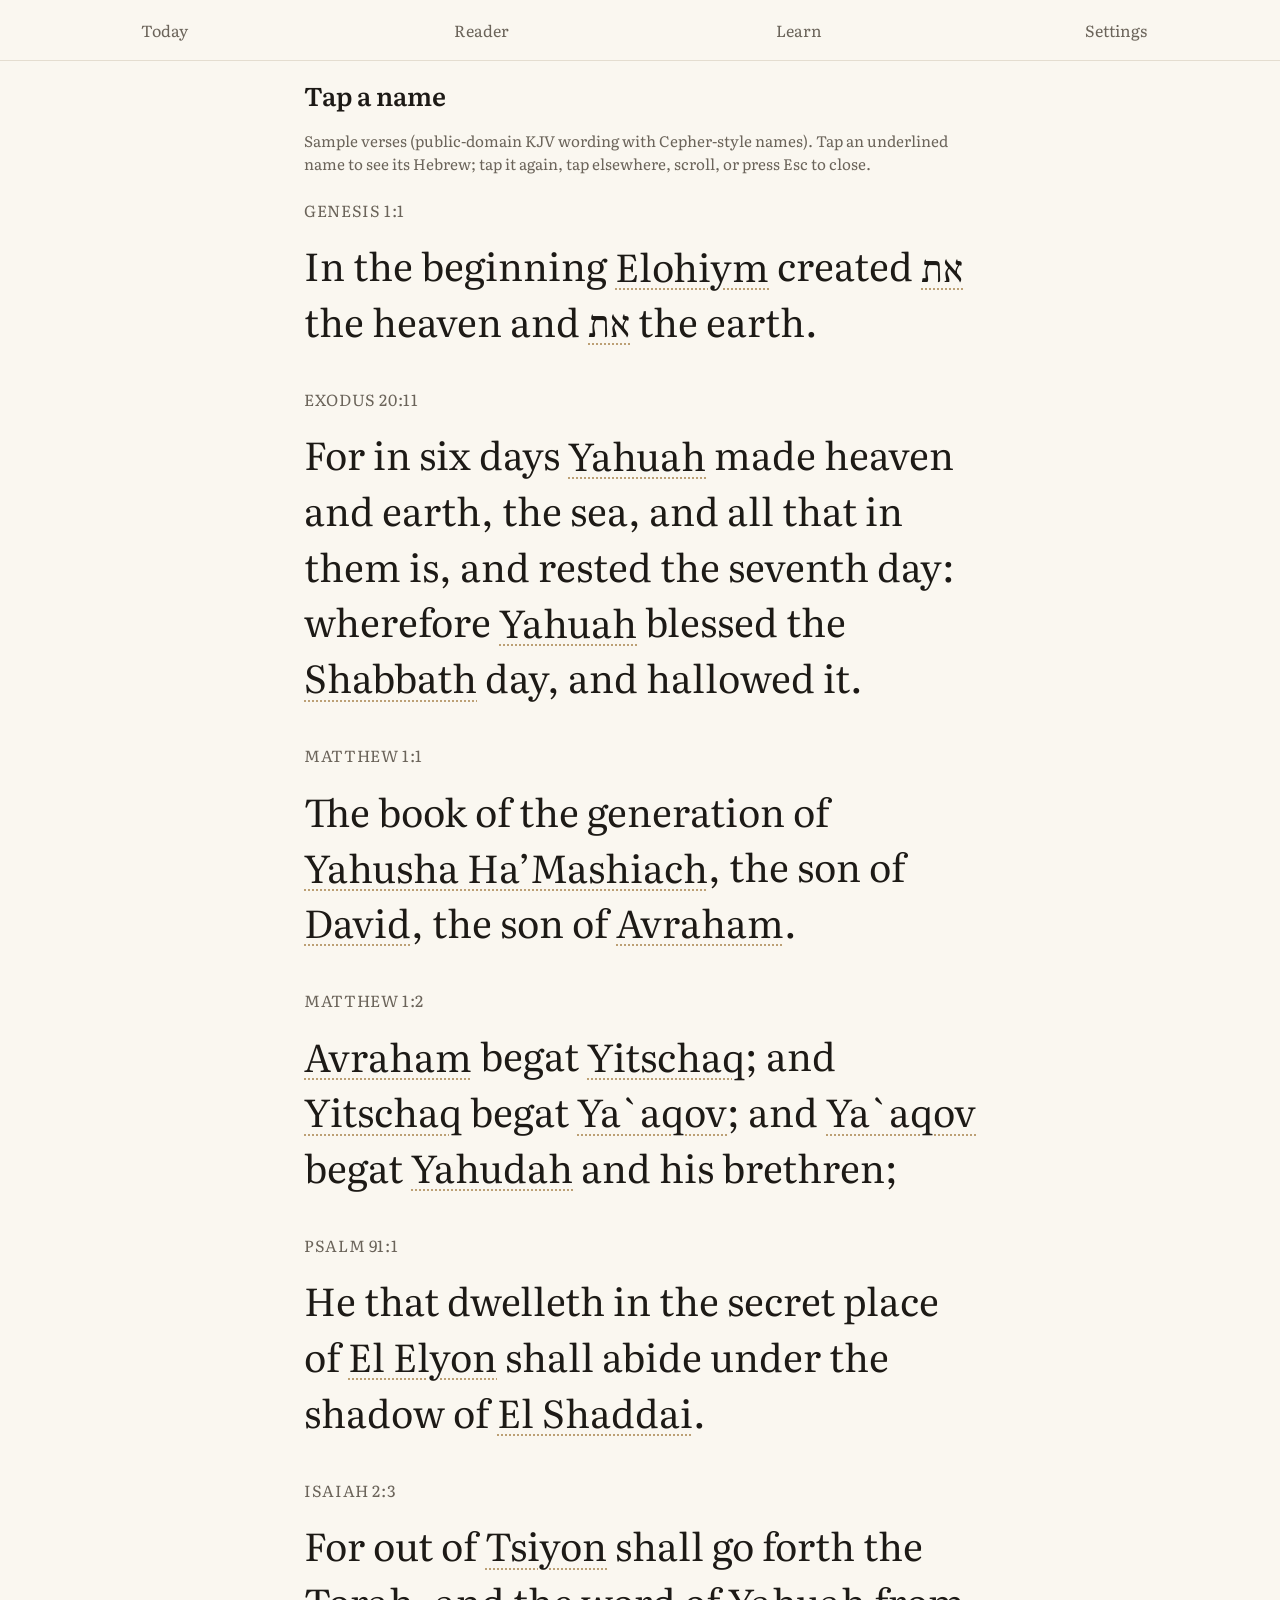
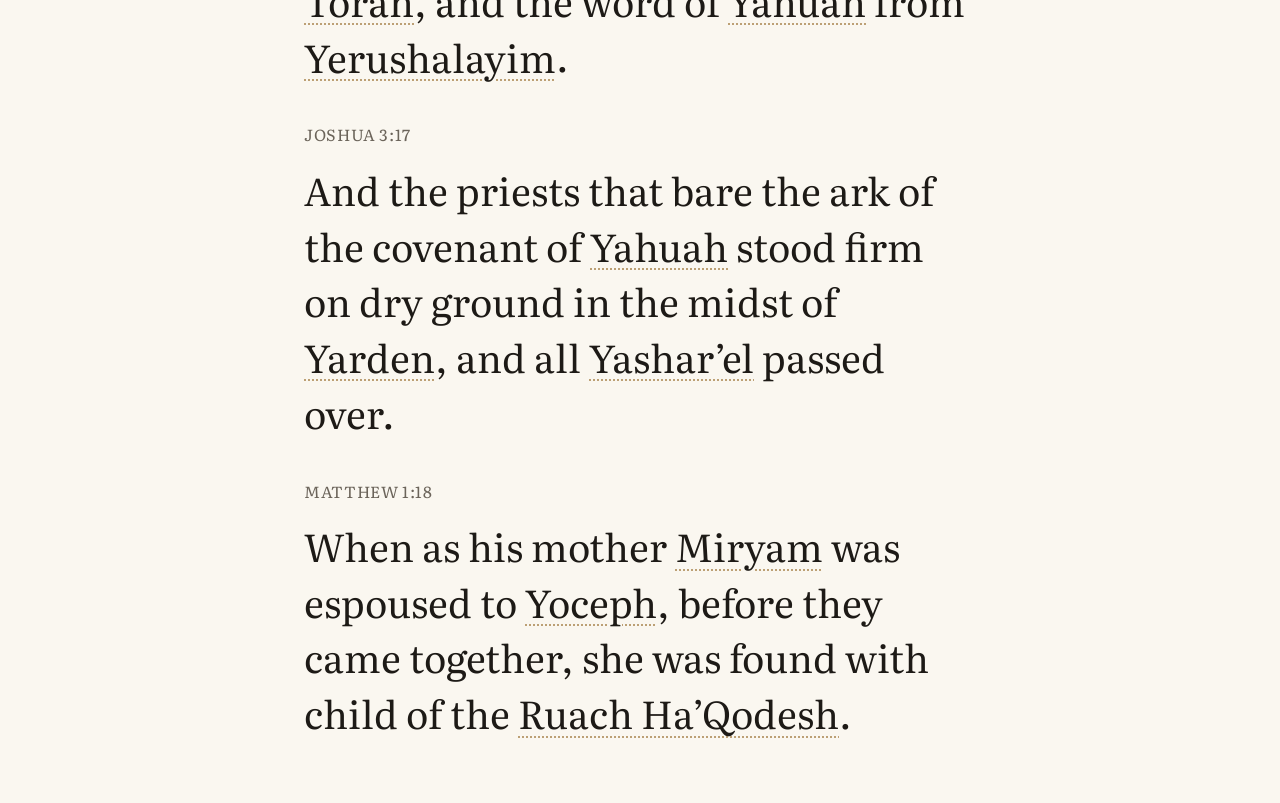
==== demo.html @ 6926cf75 "Initial GitHub Pages build" ====
<!doctype html>
<html lang="en">
<head>
<meta charset="utf-8">
<meta name="viewport" content="width=device-width, initial-scale=1, viewport-fit=cover">
<meta name="color-scheme" content="light dark">
<title>Hebrew reveal — demo</title>
<link rel="stylesheet" href="css/app.css">
</head>
<body>
<main>
<h1>Tap a name</h1>
<p class="note">Sample verses (public-domain KJV wording with Cepher-style names). Tap an underlined name to see its Hebrew; tap it again, tap elsewhere, scroll, or press Esc to close.</p>
<div id="samples"></div>
</main>
<script src="js/hebrew-reveal.js"></script>
<script src="js/hebrew-speech.js"></script>
<script src="js/learn.js"></script>
<script src="js/bible-data.js"></script>
<script src="js/app-shell.js"></script>
<script>
var SAMPLES = [
  ['Genesis 1:1', 'In the beginning Elohiym created את the heaven and את the earth.'],
  ['Exodus 20:11', 'For in six days Yahuah made heaven and earth, the sea, and all that in them is, and rested the seventh day: wherefore Yahuah blessed the Shabbath day, and hallowed it.'],
  ['Matthew 1:1', 'The book of the generation of Yahusha Ha\u2019Mashiach, the son of David, the son of Avraham.'],
  ['Matthew 1:2', 'Avraham begat Yitschaq; and Yitschaq begat Ya`aqov; and Ya`aqov begat Yahudah and his brethren;'],
  ['Psalm 91:1', 'He that dwelleth in the secret place of El Elyon shall abide under the shadow of El Shaddai.'],
  ['Isaiah 2:3', 'For out of Tsiyon shall go forth the Torah, and the word of Yahuah from Yerushalayim.'],
  ['Joshua 3:17', 'And the priests that bare the ark of the covenant of Yahuah stood firm on dry ground in the midst of Yarden, and all Yashar\u2019el passed over.'],
  ['Matthew 1:18', 'When as his mother Miryam was espoused to Yoceph, before they came together, she was found with child of the Ruach Ha\u2019Qodesh.']
];
AppShell.init({ page: 'demo', nav: true }).then(function (ctx) {
  var root = document.getElementById('samples');
  SAMPLES.forEach(function (s) {
    var r = document.createElement('p'); r.className = 'ref'; r.textContent = s[0];
    var v = document.createElement('p'); v.className = 'verse';
    ctx.render(v, s[1], { ref: s[0], raw: true });
    root.appendChild(r); root.appendChild(v);
  });
});
</script>
</body>
</html>
---- css/app.css ----
/* Fonts: SIL OFL 1.1 (see fonts/OFL.txt). Bundled locally — no network needed. */
@font-face { font-family: 'Literata'; src: url('../fonts/Literata-opsz-wght.ttf') format('truetype'); font-weight: 200 900; font-style: normal; font-display: swap; }
@font-face { font-family: 'Frank Ruhl Libre'; src: url('../fonts/FrankRuhlLibre-wght.ttf') format('truetype'); font-weight: 300 900; font-style: normal; font-display: swap; }

:root {
  --bg: #faf7f0; --fg: #1d1a16; --muted: #6b645a; --accent: #8a5a12; --card: #ffffff; --line: #e4ddd0;
  --name-underline: rgba(138, 90, 18, .55); --bubble-bg: #2a241c; --bubble-fg: #fdf8ee; --ok: #1f7a3a; --bad: #a3271f;
  --verse-size: clamp(1.6rem, 6.4vw, 2.4rem);
  --font-text: 'Literata', 'Frank Ruhl Libre', Georgia, serif;
  --font-hebrew: 'Frank Ruhl Libre', 'Noto Serif Hebrew', 'Times New Roman', serif;
  color-scheme: light dark;
}
@media (prefers-color-scheme: dark) {
  :root { --bg: #14120f; --fg: #eee6d8; --muted: #a89f90; --accent: #e2b866; --card: #1e1b17; --line: #3a342c;
    --name-underline: rgba(226, 184, 102, .6); --bubble-bg: #f6eedd; --bubble-fg: #1d1a16; --ok: #5fcf7f; --bad: #ff8a80; }
}
* { box-sizing: border-box; }
html { -webkit-text-size-adjust: 100%; }
body { margin: 0; background: var(--bg); color: var(--fg); font-family: var(--font-text); line-height: 1.5;
  padding: 0 max(16px, env(safe-area-inset-right)) calc(24px + env(safe-area-inset-bottom)) max(16px, env(safe-area-inset-left)); }
main { max-width: 42rem; margin: 0 auto; }
h1, h2 { font-weight: 600; } h1 { font-size: 1.6rem; margin: .6em 0 .3em; }

.app-nav { position: sticky; top: 0; z-index: 5; display: flex; gap: 4px; justify-content: space-around;
  background: var(--bg); border-bottom: 1px solid var(--line); margin: 0 -16px 8px; padding: calc(6px + env(safe-area-inset-top)) 8px 6px; }
.app-nav a { flex: 1; text-align: center; padding: 12px 4px; min-height: 44px; color: var(--muted); text-decoration: none; font-size: 1rem; border-radius: 10px; }
.app-nav a[aria-current="page"] { color: var(--accent); font-weight: 700; background: color-mix(in srgb, var(--accent) 12%, transparent); }

.verse { font-size: var(--verse-size); line-height: 1.45; margin: .4em 0 1em; }
.ref { color: var(--muted); font-size: 1rem; letter-spacing: .04em; text-transform: uppercase; margin: 1.4em 0 0; }

/* Tappable names: no 300 ms delay (touch-action), big hit area via padding without shifting layout. */
.hr-name { cursor: pointer; touch-action: manipulation; -webkit-tap-highlight-color: transparent;
  text-decoration: underline dotted var(--name-underline); text-underline-offset: .18em; text-decoration-thickness: 2px;
  padding: .15em .08em; margin: -.15em -.08em; border-radius: 6px; }
/* Ring drawn with box-shadow (not outline): an outline would also wrap the open bubble's in-flow spacer. */
.hr-name:focus-visible, .hr-name.hr-active { outline: none; box-shadow: 0 0 0 2px var(--accent); border-radius: 4px;
  -webkit-box-decoration-break: clone; box-decoration-break: clone; background: color-mix(in srgb, var(--accent) 14%, transparent); }
@media (forced-colors: active) { .hr-name:focus-visible, .hr-name.hr-active { outline: 2px solid Highlight; } }

.hr-bubble { position: fixed; z-index: 50; max-width: min(22rem, calc(100vw - 16px)); min-width: 11rem;
  background: var(--bubble-bg); color: var(--bubble-fg); border-radius: 14px; padding: 14px 18px 12px;
  box-shadow: 0 10px 30px rgba(0,0,0,.28); font-family: var(--font-text); }
.hr-bubble[hidden] { display: none; }
.hr-bubble { opacity: 0; transform: translateY(-4px); transition: opacity .16s ease-out, transform .16s ease-out; }
.hr-bubble.hr-shown { opacity: 1; transform: none; }
/* In-flow space reserved while a bubble is open, so it never covers verse text. */
.hr-lead { white-space: nowrap; }
.hr-spacer { display: inline-block; width: 0; height: 0; overflow: hidden; pointer-events: none; }
.hr-spacer-below { vertical-align: top; }
.hr-spacer-above { vertical-align: bottom; }
.hr-spacer.hr-animate { transition: height .16s ease-out; }
@media (prefers-reduced-motion: reduce) {
  .hr-bubble, .hr-bubble.hr-shown { transition: none; transform: none; }
  .hr-spacer.hr-animate { transition: none; }
}
.hr-arrow { position: absolute; left: calc(var(--hr-arrow-left, 20px) - 9px); width: 18px; height: 18px; background: var(--bubble-bg); transform: rotate(45deg); }
.hr-bubble[data-placement="below"] .hr-arrow { top: -8px; border-radius: 3px 0 0 0; }
.hr-bubble[data-placement="above"] .hr-arrow { bottom: -8px; border-radius: 0 0 3px 0; }
.hr-heb, .heb, [lang="he"] { font-family: var(--font-hebrew); }
.hr-heb { font-size: clamp(2.8rem, 13vw, 4rem); line-height: 1.1; font-weight: 700; text-align: right; }
.hr-pointed { font-size: 1.6rem; opacity: .85; text-align: right; }
.hr-pron { font-size: 1.15rem; margin: .3em 0 0; font-style: italic; }
.hr-meaning { font-size: 1rem; opacity: .85; margin: .2em 0 0; }
.hr-pron:empty, .hr-meaning:empty { display: none; }
.hr-actions { display: flex; gap: 8px; margin-top: 10px; }
.hr-actions button { min-height: 44px; min-width: 44px; padding: 0 14px; border-radius: 22px; border: 1px solid currentColor;
  background: transparent; color: inherit; font: inherit; font-size: 1rem; touch-action: manipulation; }
.hr-actions button[disabled] { opacity: .55; }

.btn { display: inline-flex; align-items: center; justify-content: center; min-height: 48px; padding: 0 18px; border-radius: 12px;
  border: 1px solid var(--line); background: var(--card); color: var(--fg); font: inherit; font-size: 1.05rem; text-decoration: none; touch-action: manipulation; cursor: pointer; }
.btn.primary { background: var(--accent); color: var(--bg); border-color: var(--accent); }
.btn.danger { color: var(--bad); border-color: var(--bad); }
.btn[disabled] { opacity: .4; cursor: default; }

.card { background: var(--card); border: 1px solid var(--line); border-radius: 22px; padding: 22px 22px 18px; margin: 12px 0; box-shadow: 0 4px 18px rgba(0,0,0,.06); }
.votd-date { color: var(--muted); margin: 0; } .votd-ref { font-weight: 700; color: var(--accent); font-size: 1.25rem; margin: .2em 0; }
.votd-link { text-decoration: none; } .votd-text { margin: .3em 0 .6em; cursor: pointer; }
.votd-version { color: var(--muted); font-size: .95rem; }

.reader-controls { display: grid; grid-template-columns: 1fr 1fr 1fr; gap: 8px; }
.reader-controls label { display: flex; flex-direction: column; font-size: .85rem; color: var(--muted); }
.reader-controls select { min-height: 44px; font: inherit; font-size: 1rem; border-radius: 10px; border: 1px solid var(--line); background: var(--card); color: var(--fg); padding: 0 6px; }
.reader-msg { background: color-mix(in srgb, var(--accent) 14%, transparent); border-radius: 12px; padding: 12px; margin: 10px 0; }
.reader-verse { font-size: calc(var(--verse-size) * .8); margin: 0 0 .5em; scroll-margin-top: 30vh; border-radius: 10px; }
.reader-verse.highlight { background: color-mix(in srgb, var(--accent) 18%, transparent); box-shadow: 0 0 0 6px color-mix(in srgb, var(--accent) 18%, transparent); }
.vnum { color: var(--muted); font-size: .5em; font-family: system-ui, sans-serif; }
.reader-nav { display: flex; justify-content: space-between; gap: 10px; margin: 20px 0; }

.empty { text-align: center; padding: 40px 10px; }
.learn-top { display: flex; flex-wrap: wrap; gap: 12px; align-items: center; margin: 10px 0; }
.stats { display: grid; grid-template-columns: auto 1fr; gap: 4px 16px; } .stats dt { color: var(--muted); } .stats dd { margin: 0; font-weight: 600; }
.mastery { list-style: none; padding: 0; } .mastery li { display: flex; gap: 12px; align-items: baseline; padding: 8px 0; border-bottom: 1px solid var(--line); }
.m-name { flex: 1; } .m-heb { font-size: 1.6rem; } .m-level { color: var(--muted); font-size: .9rem; }
.quiz-card { text-align: center; padding: 10px 0; } .quiz-meta { color: var(--muted); } .quiz-q { font-size: 1.1rem; }
.quiz-prompt { font-size: 2.4rem; margin: .3em 0; } .quiz-prompt.heb { font-size: 4rem; }
.quiz-options { display: grid; grid-template-columns: 1fr 1fr; gap: 10px; }
.option { min-height: 64px; font-size: 1.3rem; } .option.heb { font-size: 2rem; }
.option.right { border-color: var(--ok); color: var(--ok); border-width: 3px; } .option.wrong { border-color: var(--bad); color: var(--bad); border-width: 3px; }
.quiz-feedback { margin-top: 16px; } .quiz-feedback.ok > p:first-child { color: var(--ok); font-weight: 700; } .quiz-feedback.bad > p:first-child { color: var(--bad); font-weight: 700; }
.quiz-answer .heb { font-size: 2.2rem; } .quiz-feedback .btn { margin: 6px; }
.typed { display: flex; gap: 8px; grid-column: 1 / -1; } .typed input { flex: 1; min-height: 48px; font: inherit; font-size: 1.2rem; padding: 0 12px; border-radius: 12px; border: 1px solid var(--line); background: var(--card); color: var(--fg); }
.settings label.row { display: flex; justify-content: space-between; align-items: center; min-height: 56px; border-bottom: 1px solid var(--line); font-size: 1.1rem; gap: 12px; }
.settings input[type=checkbox] { width: 28px; height: 28px; } .settings select { min-height: 44px; font: inherit; }
.note { color: var(--muted); font-size: .95rem; }
.key-dialog { border: 1px solid var(--line); border-radius: 16px; background: var(--card); color: var(--fg); max-width: 26rem; }
.key-dialog label { display: block; margin: 10px 0; } .key-dialog input { width: 100%; min-height: 44px; font: inherit; }
.key-dialog .row { display: flex; gap: 8px; justify-content: flex-end; }
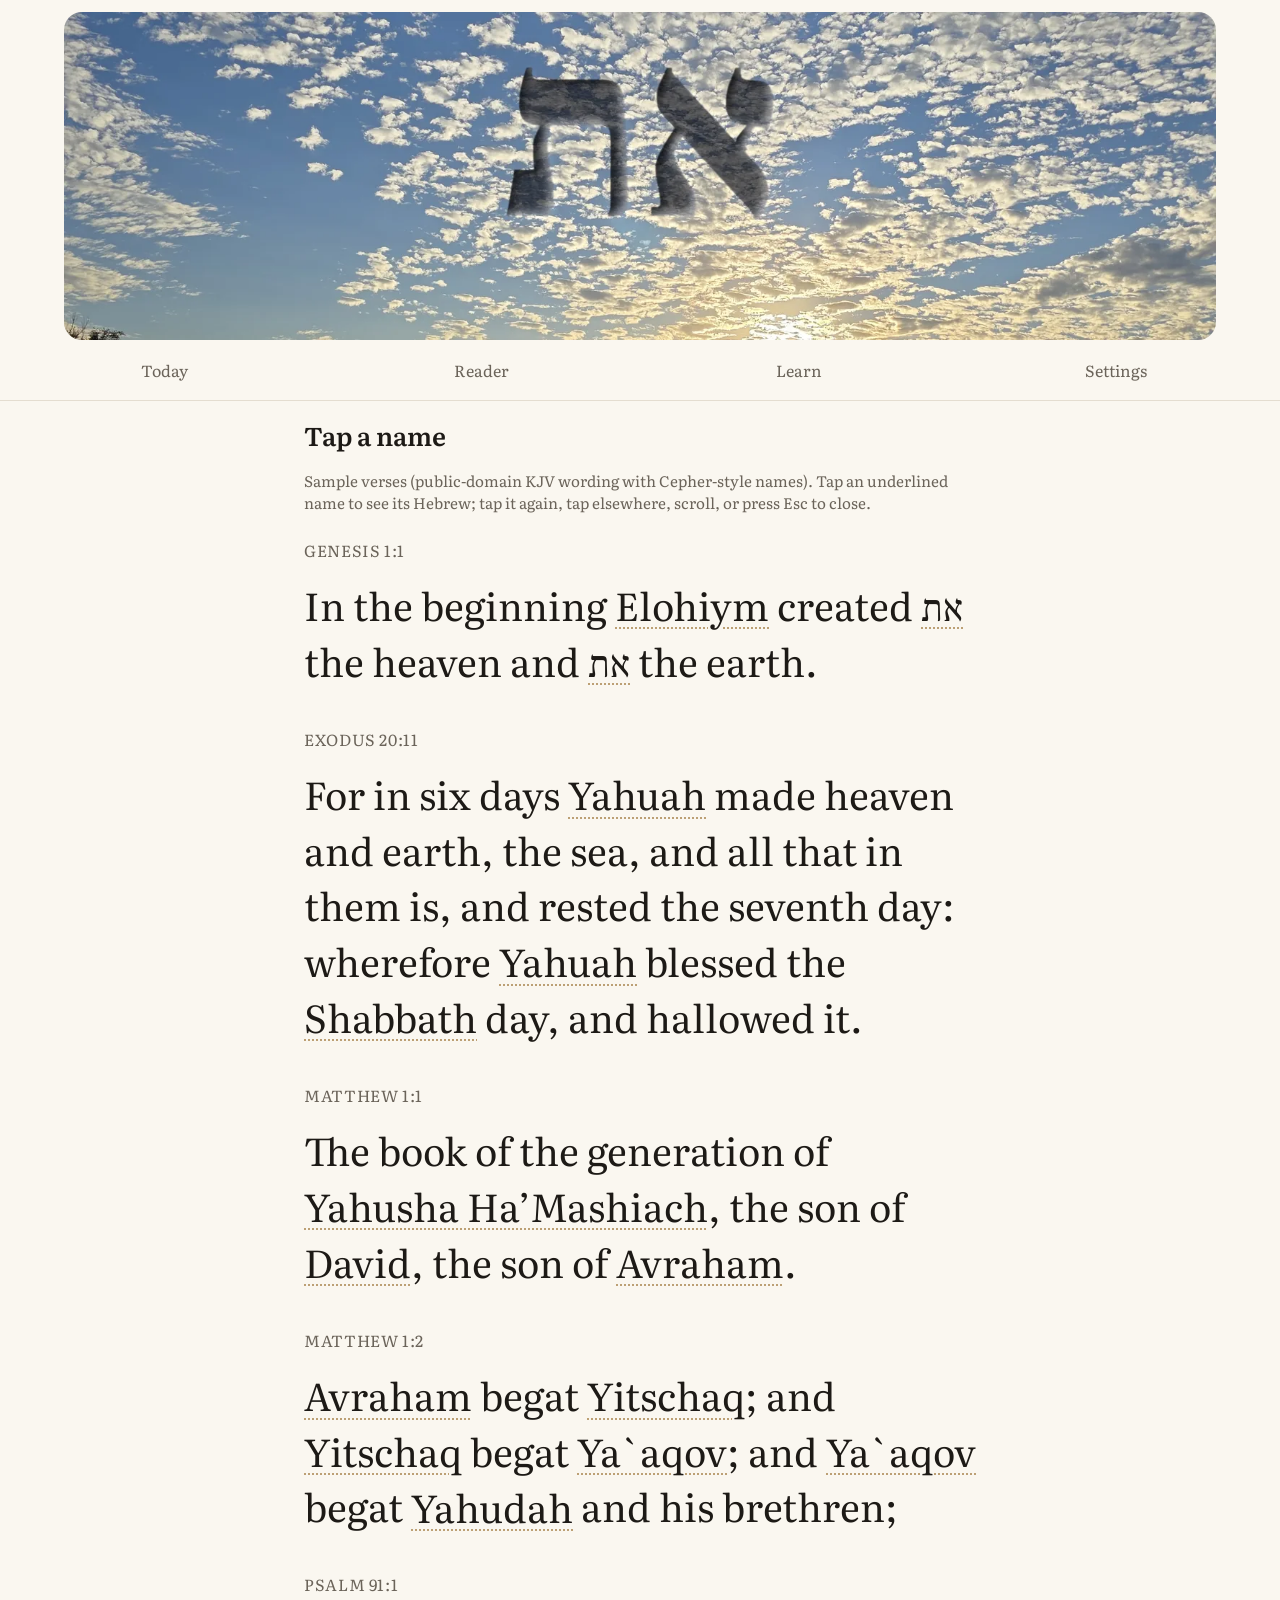
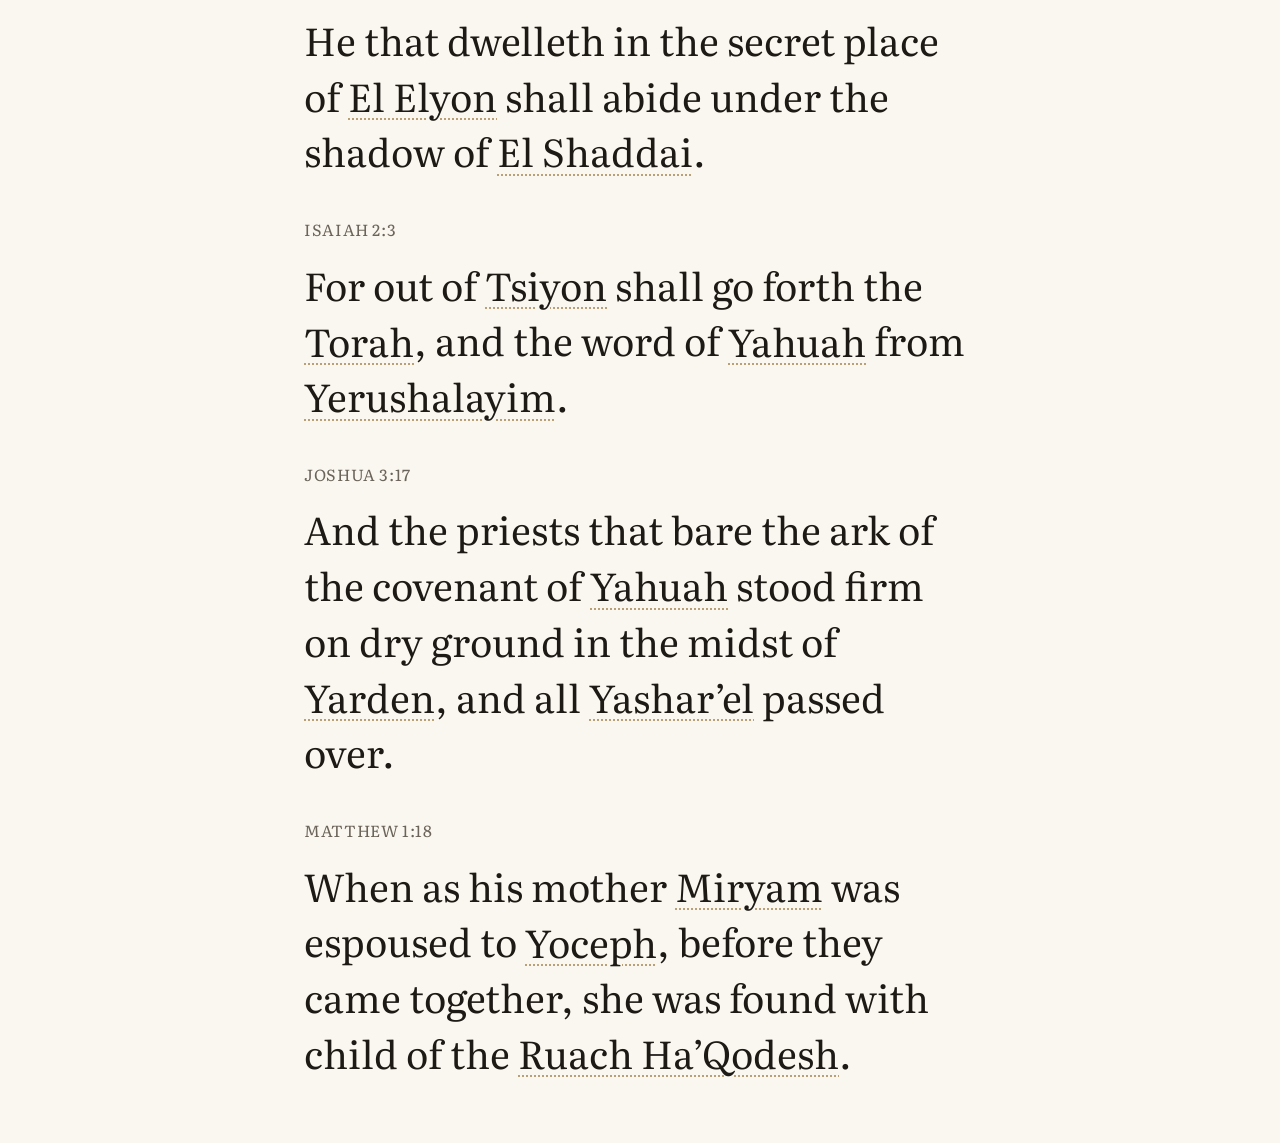
==== commit 060c2008: "Add Aleph-Tav sky header banner to every page (responsive 800/1600 JPG+WebP, original PNG served too" ====
--- a/demo.html
+++ b/demo.html
@@ -6,8 +6,13 @@
 <meta name="color-scheme" content="light dark">
 <title>Hebrew reveal — demo</title>
 <link rel="stylesheet" href="css/app.css">
+  <link rel="icon" href="favicon.ico" sizes="any">
+  <link rel="icon" type="image/png" sizes="32x32" href="favicon-32.png">
+  <link rel="icon" type="image/png" sizes="192x192" href="favicon-192.png">
+  <link rel="apple-touch-icon" href="apple-touch-icon.png">
 </head>
 <body>
+<header class="app-banner"><picture><source type="image/webp" srcset="images/alpha-sky-banner-800.webp 800w, images/alpha-sky-banner-1600.webp 1600w" sizes="(min-width: 60rem) min(72rem, calc(100vw - 32px)), 100vw"><img src="images/alpha-sky-banner-1600.jpg" srcset="images/alpha-sky-banner-800.jpg 800w, images/alpha-sky-banner-1600.jpg 1600w" sizes="(min-width: 60rem) min(72rem, calc(100vw - 32px)), 100vw" width="1600" height="455" alt="Aleph-Tav (את) in a cloudy sky" decoding="async" fetchpriority="high"></picture></header>
 <main>
 <h1>Tap a name</h1>
 <p class="note">Sample verses (public-domain KJV wording with Cepher-style names). Tap an underlined name to see its Hebrew; tap it again, tap elsewhere, scroll, or press Esc to close.</p>
--- a/css/app.css
+++ b/css/app.css
@@ -107,3 +107,19 @@
 .key-dialog { border: 1px solid var(--line); border-radius: 16px; background: var(--card); color: var(--fg); max-width: 26rem; }
 .key-dialog label { display: block; margin: 10px 0; } .key-dialog input { width: 100%; min-height: 44px; font: inherit; }
 .key-dialog .row { display: flex; gap: 8px; justify-content: flex-end; }
+
+.privlink { margin: 24px 0; padding-top: 8px; border-top: 1px solid var(--line); }
+.privlink .warn { color: var(--fg); }
+.key-dialog .k-note { color: #b3261e; }
+.key-dialog .row { flex-wrap: wrap; }
+.pl-fallback { margin: 8px 0; } .pl-fallback .pl-manual { width: 100%; min-height: 44px; font: inherit; font-size: 16px; margin-bottom: 6px; }
+
+/* Header banner (images/alpha-sky-banner-*): full-bleed on phones, centred with rounded corners on wide screens.
+ * Always shown at its natural 1600:455 (≈3.5:1) shape: never cropped or stretched. */
+.app-banner { margin: 0 calc(-1 * max(16px, env(safe-area-inset-right))) 0 calc(-1 * max(16px, env(safe-area-inset-left))); line-height: 0; }
+.app-banner picture, .app-banner img { display: block; width: 100%; }
+.app-banner img { height: auto; aspect-ratio: 1600 / 455; background: #7d8d9b; }
+@media (min-width: 60rem) {
+  .app-banner { max-width: 72rem; margin: 12px auto 0; }
+  .app-banner img { border-radius: 18px; }
+}
